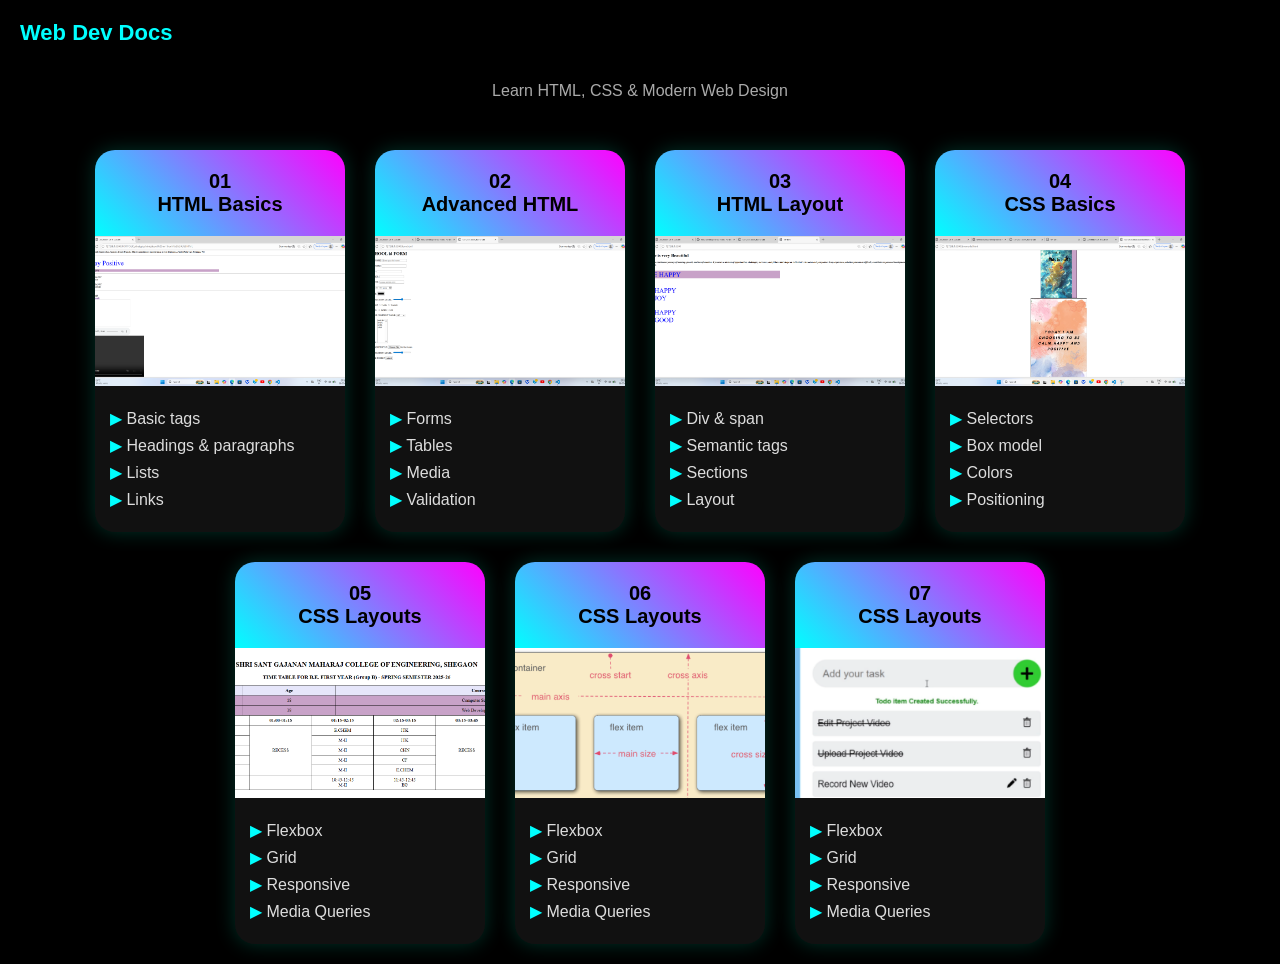
==== portfolio2/we.html @ 2f26434d "Add files via upload" ====
<!DOCTYPE html>
<html lang="en">
<head>
<meta charset="UTF-8">
<meta name="viewport" content="width=device-width, initial-scale=1.0">
<title>Web Dev Docs</title>

<style>
body {
  margin: 0;
  font-family: Arial, sans-serif;
  background: #000;
  color: white;
}

/* Header */
header {
  padding: 20px;
  font-size: 22px;
  font-weight: bold;
  color: cyan;
}

.subtitle {
  text-align: center;
  margin-bottom: 30px;
  color: #aaa;
}

/* Cards container */
.container {
  display: flex;
  flex-wrap: wrap;
  justify-content: center;
  gap: 30px;
  padding: 20px;
}

/* Card */
.card {
  width: 250px;
  border-radius: 20px;
  overflow: hidden;
  background: #111;
  box-shadow: 0 0 20px rgba(0,255,200,0.2);
  transition: 0.3s;
}

.card:hover {
  transform: translateY(-10px);
  box-shadow: 0 0 25px rgba(0,255,200,0.6);
}

/* Top gradient */
.card-header {
  padding: 20px;
  text-align: center;
  font-weight: bold;
  font-size: 20px;
  background: linear-gradient(45deg, cyan, magenta);
  color: black;
}

/* Image styling */
.card img {
  width: 100%;
  height: 150px;
  object-fit: cover;
  display: block;
}

/* Card body */
.card-body {
  padding: 15px;
}

.card-body p {
  margin: 8px 0;
  color: #ddd;
}

/* Bullet arrow */
.card-body p::before {
  content: "▶ ";
  color: cyan;
}
</style>
</head>

<body>

<header>Web Dev Docs</header>
<p class="subtitle">Learn HTML, CSS & Modern Web Design</p>

<div class="container">

  <!-- Card 01 -->
  <div class="card">
    <div class="card-header">01<br>HTML Basics</div>
    <img src="Screenshot (317).png" alt="">
    <div class="card-body">
      <p>Basic tags</p>
      <p>Headings & paragraphs</p>
      <p>Lists</p>
      <p>Links</p>
    </div>
  </div>

  <!-- Card 02 -->
  <div class="card">
    <div class="card-header">02<br>Advanced HTML</div>
    <img src="Screenshot (318).png" alt="">
    <div class="card-body">
      <p>Forms</p>
      <p>Tables</p>
      <p>Media</p>
      <p>Validation</p>
    </div>
  </div>

  <!-- Card 03 -->
  <div class="card">
    <div class="card-header">03<br>HTML Layout</div>
    <img src="Screenshot (319).png" alt="">
    <div class="card-body">
      <p>Div & span</p>
      <p>Semantic tags</p>
      <p>Sections</p>
      <p>Layout</p>
    </div>
  </div>

  <!-- Card 04 -->
  <div class="card">
    <div class="card-header">04<br>CSS Basics</div>
    <img src="Screenshot (320).png" alt="">
    <div class="card-body">
      <p>Selectors</p>
      <p>Box model</p>
      <p>Colors</p>
      <p>Positioning</p>
    </div>
  </div>

  <!-- Card 05 -->
  <div class="card">
    <div class="card-header">05<br>CSS Layouts</div>
    <img src="Screenshot 12r.png" alt="">
    <div class="card-body">
      <p>Flexbox</p>
      <p>Grid</p>
      <p>Responsive</p>
      <p>Media Queries</p>
    </div>
  </div>

  <!-- Card 06 -->
  <div class="card">
    <div class="card-header">06<br>CSS Layouts</div>
    <img src="Screenshot rfe.png" alt="">
    <div class="card-body">
      <p>Flexbox</p>
      <p>Grid</p>
      <p>Responsive</p>
      <p>Media Queries</p>
    </div>
  </div>

  <!-- Card 07 -->
  <div class="card">
    <div class="card-header">07<br>CSS Layouts</div>
    <img src="Screenshot tod.png" alt="">
    <div class="card-body">
      <p>Flexbox</p>
      <p>Grid</p>
      <p>Responsive</p>
      <p>Media Queries</p>
    </div>
  </div>

</div>

</body>
</html>
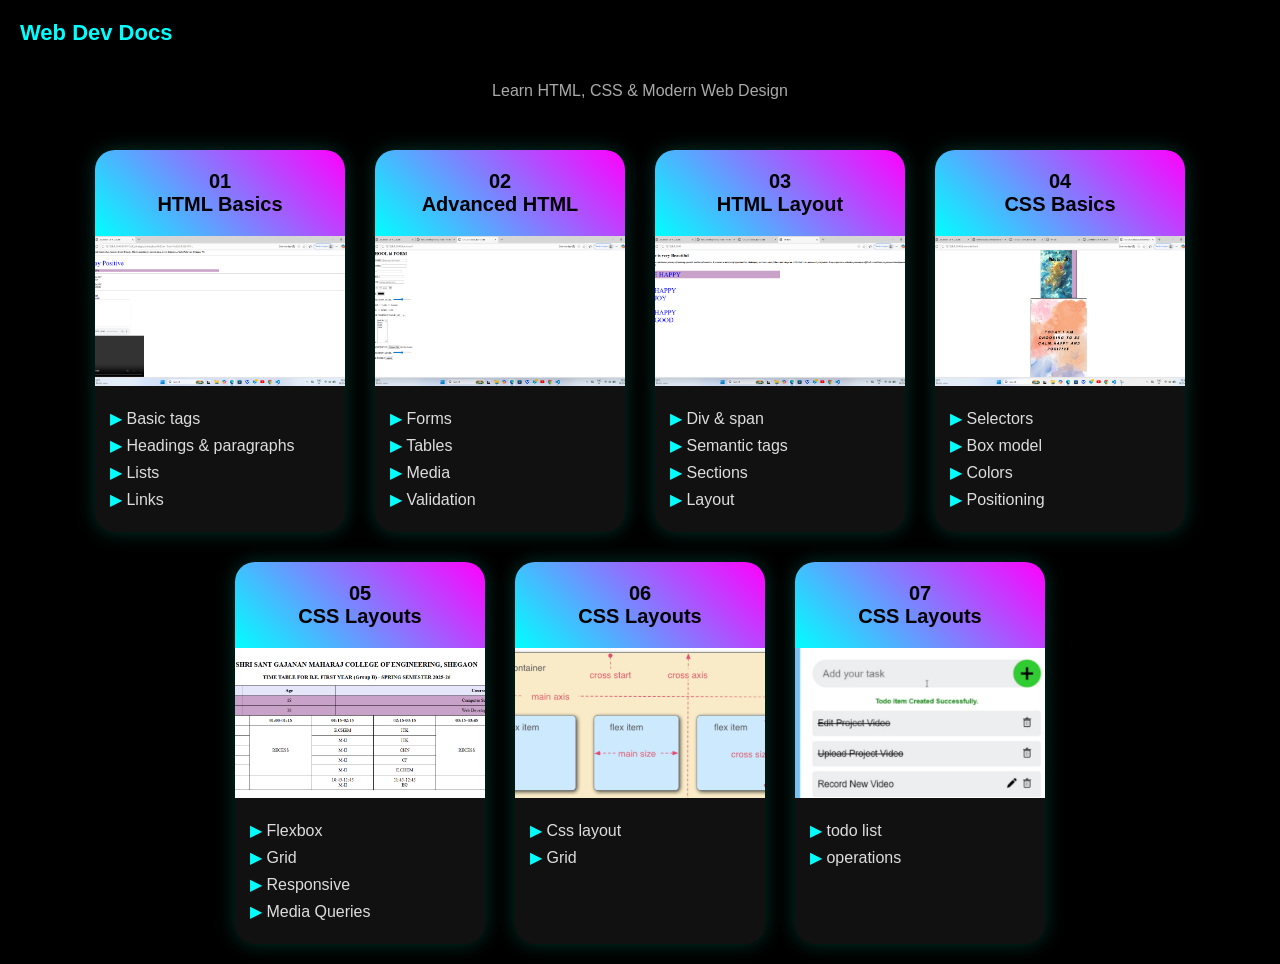
==== commit 02b8d10b: "Update we.html" ====
--- a/portfolio2/we.html
+++ b/portfolio2/we.html
@@ -159,10 +159,9 @@
     <div class="card-header">06<br>CSS Layouts</div>
     <img src="Screenshot rfe.png" alt="">
     <div class="card-body">
-      <p>Flexbox</p>
+      <p>Css layout</p>
       <p>Grid</p>
-      <p>Responsive</p>
-      <p>Media Queries</p>
+      
     </div>
   </div>
 
@@ -171,14 +170,13 @@
     <div class="card-header">07<br>CSS Layouts</div>
     <img src="Screenshot tod.png" alt="">
     <div class="card-body">
-      <p>Flexbox</p>
-      <p>Grid</p>
-      <p>Responsive</p>
-      <p>Media Queries</p>
+      <p>todo list</p>
+      <p>operations</p>
+      
     </div>
   </div>
 
 </div>
 
 </body>
-</html>+</html>
